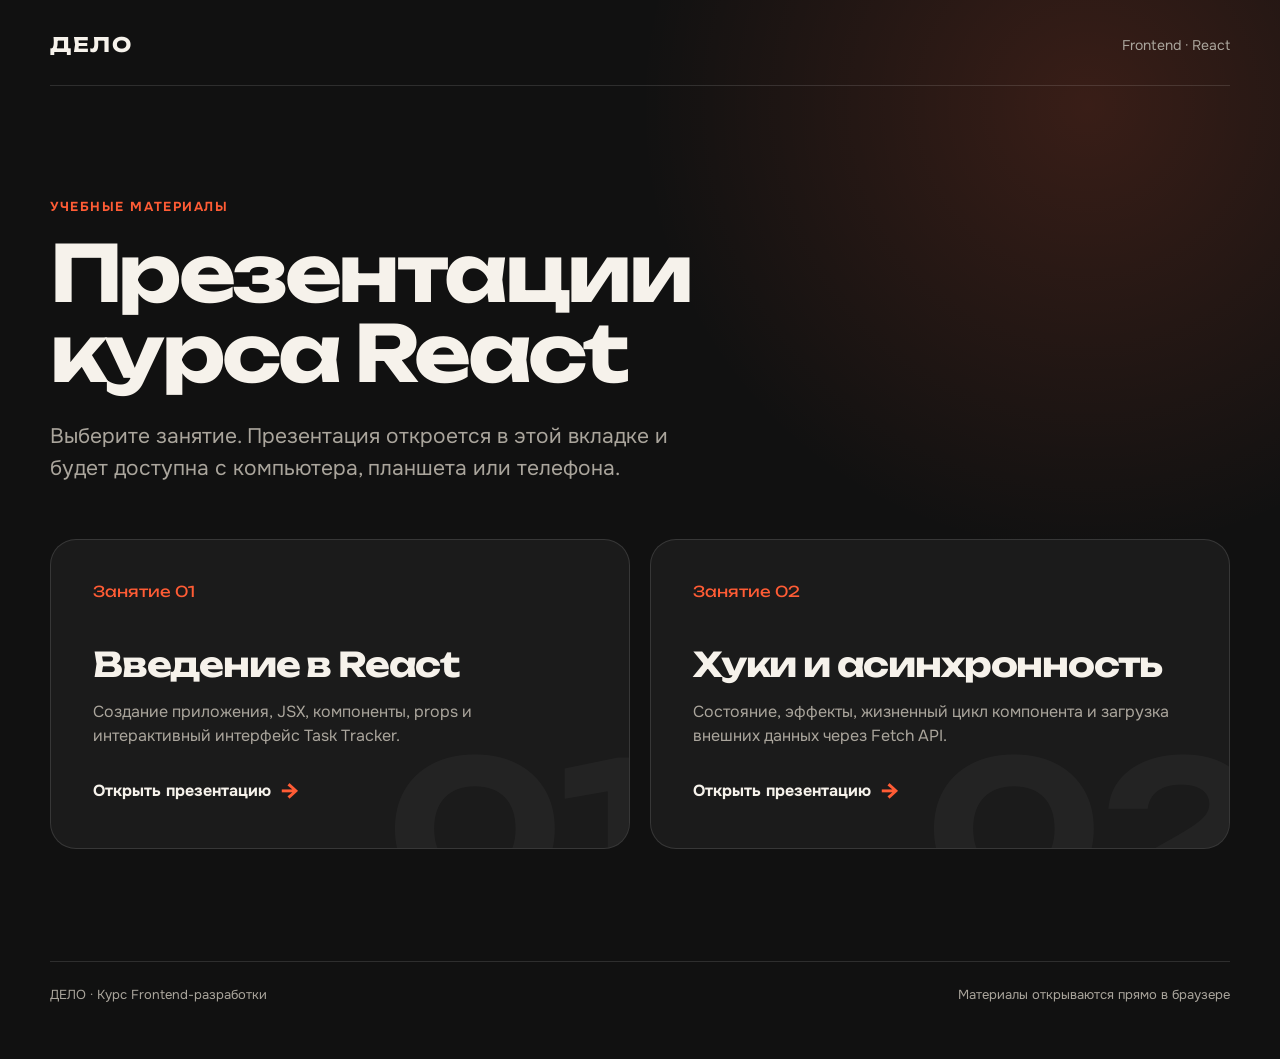
==== index.html @ 32a91505 "02" ====
<!doctype html>
<html lang="ru">
<head>
  <meta charset="utf-8">
  <meta name="viewport" content="width=device-width, initial-scale=1">
  <meta name="description" content="Презентации курса Frontend · React от ДЕЛО">
  <meta name="theme-color" content="#111111">
  <title>Презентации курса React — ДЕЛО</title>
  <link rel="preconnect" href="https://fonts.googleapis.com">
  <link rel="preconnect" href="https://fonts.gstatic.com" crossorigin>
  <link href="https://fonts.googleapis.com/css2?family=Onest:wght@400;500;600;700&family=Unbounded:wght@600;700&display=swap" rel="stylesheet">
  <style>
    :root {
      color-scheme: dark;
      --bg: #111111;
      --surface: #1b1b1b;
      --surface-hover: #232323;
      --text: #f6f2eb;
      --muted: #aaa59c;
      --accent: #ff5c35;
      --line: rgba(255, 255, 255, 0.12);
    }

    * { box-sizing: border-box; }

    html { scroll-behavior: smooth; }

    body {
      min-height: 100vh;
      margin: 0;
      background:
        radial-gradient(circle at 85% 10%, rgba(255, 92, 53, 0.17), transparent 28rem),
        var(--bg);
      color: var(--text);
      font-family: "Onest", system-ui, sans-serif;
    }

    .page {
      width: min(1180px, calc(100% - 40px));
      margin: 0 auto;
      padding: 32px 0 56px;
    }

    header {
      display: flex;
      align-items: center;
      justify-content: space-between;
      gap: 24px;
      padding-bottom: 28px;
      border-bottom: 1px solid var(--line);
    }

    .brand {
      font-family: "Unbounded", sans-serif;
      font-size: 20px;
      font-weight: 700;
      letter-spacing: 0.08em;
    }

    .course {
      color: var(--muted);
      font-size: 14px;
    }

    main { padding: clamp(56px, 9vw, 112px) 0; }

    .eyebrow {
      margin: 0 0 18px;
      color: var(--accent);
      font-size: 13px;
      font-weight: 700;
      letter-spacing: 0.12em;
      text-transform: uppercase;
    }

    h1 {
      max-width: 880px;
      margin: 0;
      font-family: "Unbounded", sans-serif;
      font-size: clamp(38px, 7vw, 78px);
      line-height: 1.03;
      letter-spacing: -0.045em;
    }

    .intro {
      max-width: 660px;
      margin: 26px 0 54px;
      color: var(--muted);
      font-size: clamp(17px, 2vw, 21px);
      line-height: 1.55;
    }

    .grid {
      display: grid;
      grid-template-columns: repeat(2, minmax(0, 1fr));
      gap: 20px;
    }

    .card {
      position: relative;
      display: flex;
      min-height: 310px;
      flex-direction: column;
      justify-content: space-between;
      overflow: hidden;
      padding: clamp(26px, 4vw, 42px);
      border: 1px solid var(--line);
      border-radius: 26px;
      background: var(--surface);
      color: inherit;
      text-decoration: none;
      transition: transform 180ms ease, border-color 180ms ease, background 180ms ease;
    }

    .card::after {
      position: absolute;
      right: -32px;
      bottom: -76px;
      color: rgba(255, 255, 255, 0.035);
      content: attr(data-number);
      font-family: "Unbounded", sans-serif;
      font-size: 190px;
      font-weight: 700;
      line-height: 1;
      pointer-events: none;
    }

    .card:hover {
      transform: translateY(-5px);
      border-color: rgba(255, 92, 53, 0.75);
      background: var(--surface-hover);
    }

    .card:focus-visible {
      outline: 3px solid var(--accent);
      outline-offset: 4px;
    }

    .number {
      position: relative;
      z-index: 1;
      color: var(--accent);
      font-family: "Unbounded", sans-serif;
      font-size: 15px;
    }

    .card-content { position: relative; z-index: 1; }

    h2 {
      max-width: 470px;
      margin: 0 0 15px;
      font-family: "Unbounded", sans-serif;
      font-size: clamp(23px, 3vw, 34px);
      line-height: 1.2;
      letter-spacing: -0.035em;
    }

    .card p {
      max-width: 490px;
      margin: 0;
      color: var(--muted);
      font-size: 16px;
      line-height: 1.5;
    }

    .open {
      display: inline-flex;
      align-items: center;
      gap: 10px;
      margin-top: 28px;
      font-weight: 700;
    }

    .arrow {
      color: var(--accent);
      font-size: 24px;
      transition: transform 180ms ease;
    }

    .card:hover .arrow { transform: translateX(5px); }

    footer {
      display: flex;
      justify-content: space-between;
      gap: 20px;
      padding-top: 24px;
      border-top: 1px solid var(--line);
      color: var(--muted);
      font-size: 13px;
    }

    @media (max-width: 760px) {
      .page { width: min(100% - 28px, 1180px); padding-top: 22px; }
      header { align-items: flex-start; flex-direction: column; gap: 8px; }
      main { padding-top: 52px; }
      .grid { grid-template-columns: 1fr; }
      .card { min-height: 280px; }
      footer { flex-direction: column; }
    }

    @media (prefers-reduced-motion: reduce) {
      *, *::before, *::after { scroll-behavior: auto !important; transition: none !important; }
    }
  </style>
</head>
<body>
  <div class="page">
    <header>
      <div class="brand">ДЕЛО</div>
      <div class="course">Frontend · React</div>
    </header>

    <main>
      <p class="eyebrow">Учебные материалы</p>
      <h1>Презентации курса React</h1>
      <p class="intro">Выберите занятие. Презентация откроется в этой вкладке и будет доступна с компьютера, планшета или телефона.</p>

      <nav class="grid" aria-label="Список презентаций">
        <a class="card" href="./01.html" data-number="01">
          <span class="number">Занятие 01</span>
          <div class="card-content">
            <h2>Введение в React</h2>
            <p>Создание приложения, JSX, компоненты, props и интерактивный интерфейс Task Tracker.</p>
            <span class="open">Открыть презентацию <span class="arrow" aria-hidden="true">→</span></span>
          </div>
        </a>

        <a class="card" href="./02.html" data-number="02">
          <span class="number">Занятие 02</span>
          <div class="card-content">
            <h2>Хуки и асинхронность</h2>
            <p>Состояние, эффекты, жизненный цикл компонента и загрузка внешних данных через Fetch API.</p>
            <span class="open">Открыть презентацию <span class="arrow" aria-hidden="true">→</span></span>
          </div>
        </a>
      </nav>
    </main>

    <footer>
      <span>ДЕЛО · Курс Frontend-разработки</span>
      <span>Материалы открываются прямо в браузере</span>
    </footer>
  </div>
</body>
</html>
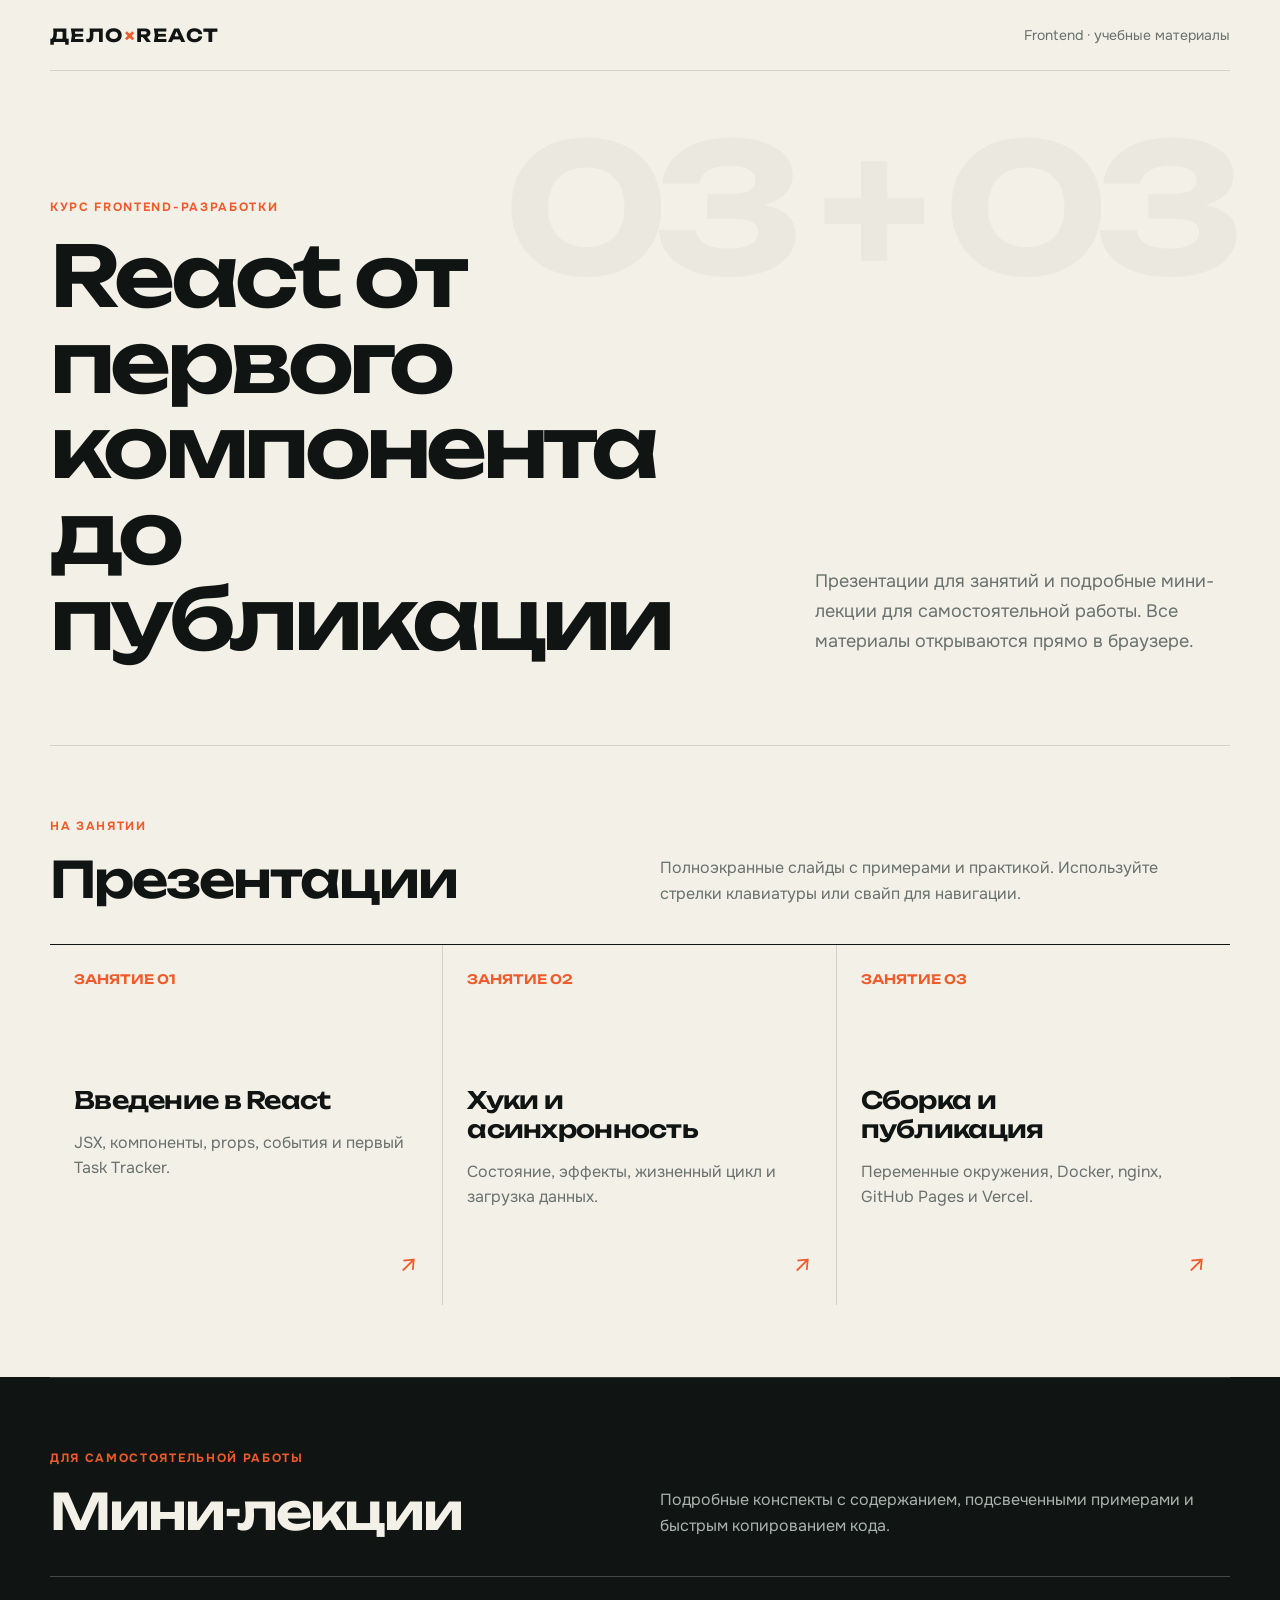
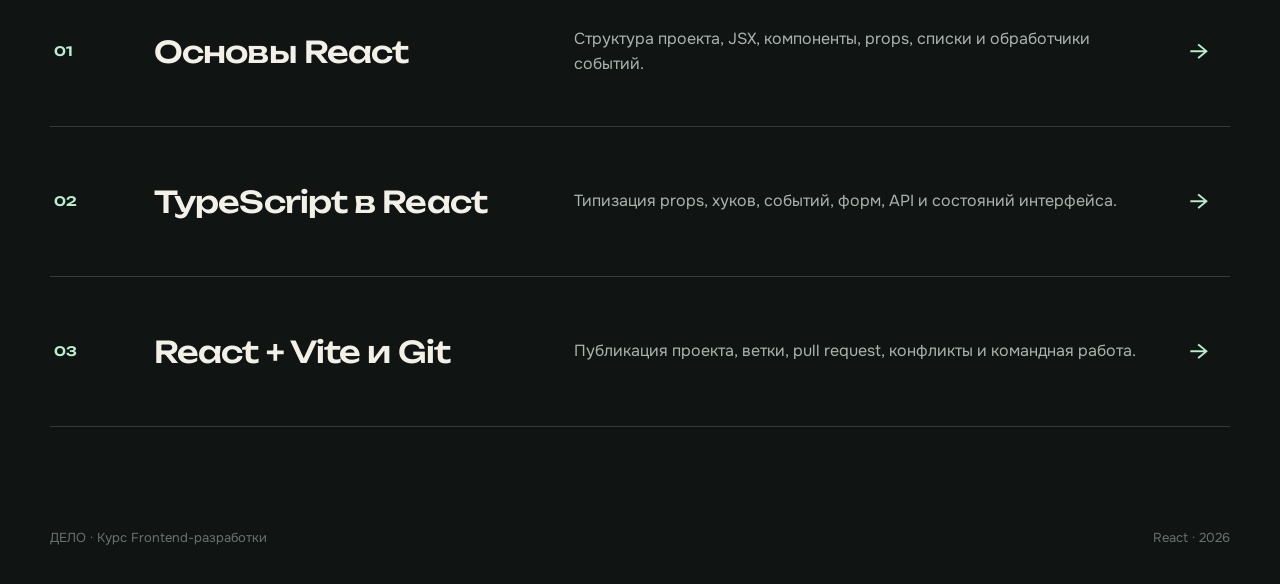
==== commit abab8da3: "Redesign course pages and add mini lectures" ====
--- a/index.html
+++ b/index.html
@@ -1,245 +1,4 @@
 <!doctype html>
-<html lang="ru">
-<head>
-  <meta charset="utf-8">
-  <meta name="viewport" content="width=device-width, initial-scale=1">
-  <meta name="description" content="Презентации курса Frontend · React от ДЕЛО">
-  <meta name="theme-color" content="#111111">
-  <title>Презентации курса React — ДЕЛО</title>
-  <link rel="preconnect" href="https://fonts.googleapis.com">
-  <link rel="preconnect" href="https://fonts.gstatic.com" crossorigin>
-  <link href="https://fonts.googleapis.com/css2?family=Onest:wght@400;500;600;700&family=Unbounded:wght@600;700&display=swap" rel="stylesheet">
-  <style>
-    :root {
-      color-scheme: dark;
-      --bg: #111111;
-      --surface: #1b1b1b;
-      --surface-hover: #232323;
-      --text: #f6f2eb;
-      --muted: #aaa59c;
-      --accent: #ff5c35;
-      --line: rgba(255, 255, 255, 0.12);
-    }
-
-    * { box-sizing: border-box; }
-
-    html { scroll-behavior: smooth; }
-
-    body {
-      min-height: 100vh;
-      margin: 0;
-      background:
-        radial-gradient(circle at 85% 10%, rgba(255, 92, 53, 0.17), transparent 28rem),
-        var(--bg);
-      color: var(--text);
-      font-family: "Onest", system-ui, sans-serif;
-    }
-
-    .page {
-      width: min(1180px, calc(100% - 40px));
-      margin: 0 auto;
-      padding: 32px 0 56px;
-    }
-
-    header {
-      display: flex;
-      align-items: center;
-      justify-content: space-between;
-      gap: 24px;
-      padding-bottom: 28px;
-      border-bottom: 1px solid var(--line);
-    }
-
-    .brand {
-      font-family: "Unbounded", sans-serif;
-      font-size: 20px;
-      font-weight: 700;
-      letter-spacing: 0.08em;
-    }
-
-    .course {
-      color: var(--muted);
-      font-size: 14px;
-    }
-
-    main { padding: clamp(56px, 9vw, 112px) 0; }
-
-    .eyebrow {
-      margin: 0 0 18px;
-      color: var(--accent);
-      font-size: 13px;
-      font-weight: 700;
-      letter-spacing: 0.12em;
-      text-transform: uppercase;
-    }
-
-    h1 {
-      max-width: 880px;
-      margin: 0;
-      font-family: "Unbounded", sans-serif;
-      font-size: clamp(38px, 7vw, 78px);
-      line-height: 1.03;
-      letter-spacing: -0.045em;
-    }
-
-    .intro {
-      max-width: 660px;
-      margin: 26px 0 54px;
-      color: var(--muted);
-      font-size: clamp(17px, 2vw, 21px);
-      line-height: 1.55;
-    }
-
-    .grid {
-      display: grid;
-      grid-template-columns: repeat(2, minmax(0, 1fr));
-      gap: 20px;
-    }
-
-    .card {
-      position: relative;
-      display: flex;
-      min-height: 310px;
-      flex-direction: column;
-      justify-content: space-between;
-      overflow: hidden;
-      padding: clamp(26px, 4vw, 42px);
-      border: 1px solid var(--line);
-      border-radius: 26px;
-      background: var(--surface);
-      color: inherit;
-      text-decoration: none;
-      transition: transform 180ms ease, border-color 180ms ease, background 180ms ease;
-    }
-
-    .card::after {
-      position: absolute;
-      right: -32px;
-      bottom: -76px;
-      color: rgba(255, 255, 255, 0.035);
-      content: attr(data-number);
-      font-family: "Unbounded", sans-serif;
-      font-size: 190px;
-      font-weight: 700;
-      line-height: 1;
-      pointer-events: none;
-    }
-
-    .card:hover {
-      transform: translateY(-5px);
-      border-color: rgba(255, 92, 53, 0.75);
-      background: var(--surface-hover);
-    }
-
-    .card:focus-visible {
-      outline: 3px solid var(--accent);
-      outline-offset: 4px;
-    }
-
-    .number {
-      position: relative;
-      z-index: 1;
-      color: var(--accent);
-      font-family: "Unbounded", sans-serif;
-      font-size: 15px;
-    }
-
-    .card-content { position: relative; z-index: 1; }
-
-    h2 {
-      max-width: 470px;
-      margin: 0 0 15px;
-      font-family: "Unbounded", sans-serif;
-      font-size: clamp(23px, 3vw, 34px);
-      line-height: 1.2;
-      letter-spacing: -0.035em;
-    }
-
-    .card p {
-      max-width: 490px;
-      margin: 0;
-      color: var(--muted);
-      font-size: 16px;
-      line-height: 1.5;
-    }
-
-    .open {
-      display: inline-flex;
-      align-items: center;
-      gap: 10px;
-      margin-top: 28px;
-      font-weight: 700;
-    }
-
-    .arrow {
-      color: var(--accent);
-      font-size: 24px;
-      transition: transform 180ms ease;
-    }
-
-    .card:hover .arrow { transform: translateX(5px); }
-
-    footer {
-      display: flex;
-      justify-content: space-between;
-      gap: 20px;
-      padding-top: 24px;
-      border-top: 1px solid var(--line);
-      color: var(--muted);
-      font-size: 13px;
-    }
-
-    @media (max-width: 760px) {
-      .page { width: min(100% - 28px, 1180px); padding-top: 22px; }
-      header { align-items: flex-start; flex-direction: column; gap: 8px; }
-      main { padding-top: 52px; }
-      .grid { grid-template-columns: 1fr; }
-      .card { min-height: 280px; }
-      footer { flex-direction: column; }
-    }
-
-    @media (prefers-reduced-motion: reduce) {
-      *, *::before, *::after { scroll-behavior: auto !important; transition: none !important; }
-    }
-  </style>
-</head>
-<body>
-  <div class="page">
-    <header>
-      <div class="brand">ДЕЛО</div>
-      <div class="course">Frontend · React</div>
-    </header>
-
-    <main>
-      <p class="eyebrow">Учебные материалы</p>
-      <h1>Презентации курса React</h1>
-      <p class="intro">Выберите занятие. Презентация откроется в этой вкладке и будет доступна с компьютера, планшета или телефона.</p>
-
-      <nav class="grid" aria-label="Список презентаций">
-        <a class="card" href="./01.html" data-number="01">
-          <span class="number">Занятие 01</span>
-          <div class="card-content">
-            <h2>Введение в React</h2>
-            <p>Создание приложения, JSX, компоненты, props и интерактивный интерфейс Task Tracker.</p>
-            <span class="open">Открыть презентацию <span class="arrow" aria-hidden="true">→</span></span>
-          </div>
-        </a>
-
-        <a class="card" href="./02.html" data-number="02">
-          <span class="number">Занятие 02</span>
-          <div class="card-content">
-            <h2>Хуки и асинхронность</h2>
-            <p>Состояние, эффекты, жизненный цикл компонента и загрузка внешних данных через Fetch API.</p>
-            <span class="open">Открыть презентацию <span class="arrow" aria-hidden="true">→</span></span>
-          </div>
-        </a>
-      </nav>
-    </main>
-
-    <footer>
-      <span>ДЕЛО · Курс Frontend-разработки</span>
-      <span>Материалы открываются прямо в браузере</span>
-    </footer>
-  </div>
-</body>
-</html>
+<html lang="ru"><head><meta charset="utf-8"><meta name="viewport" content="width=device-width,initial-scale=1"><meta name="description" content="Презентации и мини-лекции курса Frontend · React от ДЕЛО"><meta name="theme-color" content="#101513"><title>React · Материалы курса — ДЕЛО</title><link rel="preconnect" href="https://fonts.googleapis.com"><link rel="preconnect" href="https://fonts.gstatic.com" crossorigin><link href="https://fonts.googleapis.com/css2?family=Onest:wght@400;500;600;700&family=Unbounded:wght@500;600;700&display=swap" rel="stylesheet"><style>
+:root{--ink:#101513;--paper:#f3f0e8;--orange:#ef5b2a;--mint:#b9efcf;--muted:#69716d;--line:rgba(16,21,19,.14);--display:"Unbounded",sans-serif;--body:"Onest",sans-serif}*{box-sizing:border-box}html{scroll-behavior:smooth}body{margin:0;background:var(--paper);color:var(--ink);font-family:var(--body);-webkit-font-smoothing:antialiased}a{color:inherit}.wrap{width:min(1180px,calc(100% - 40px));margin:auto}header{display:flex;align-items:center;justify-content:space-between;gap:24px;padding:26px 0;border-bottom:1px solid var(--line)}.brand{font:700 18px/1 var(--display);letter-spacing:.08em;text-decoration:none}.brand i{color:var(--orange);font-style:normal}.course{color:var(--muted);font-size:14px}.hero{position:relative;display:grid;grid-template-columns:minmax(0,1.25fr) minmax(280px,.75fr);gap:72px;align-items:end;padding:clamp(72px,10vw,132px) 0 84px}.hero:after{content:"03 + 03";position:absolute;right:0;top:48px;z-index:-1;color:rgba(16,21,19,.035);font:700 clamp(76px,14vw,178px)/1 var(--display);letter-spacing:-.08em}.eyebrow{margin:0 0 18px;color:var(--orange);font-size:12px;font-weight:700;letter-spacing:.14em;text-transform:uppercase}h1{max-width:850px;margin:0;font:600 clamp(42px,7vw,84px)/1.02 var(--display);letter-spacing:-.055em}.hero-copy{margin:0 0 5px;color:var(--muted);font-size:18px;line-height:1.65}.section{padding:72px 0;border-top:1px solid var(--line)}.section-head{display:grid;grid-template-columns:1fr 1fr;gap:40px;margin-bottom:38px;align-items:end}h2{margin:0;font:600 clamp(30px,4vw,50px)/1.08 var(--display);letter-spacing:-.04em}.section-note{max-width:540px;margin:0;color:var(--muted);line-height:1.6}.slides{display:grid;grid-template-columns:repeat(3,1fr);border-top:1px solid var(--ink)}.slide-card{position:relative;min-height:360px;padding:28px 24px 30px;border-right:1px solid var(--line);text-decoration:none;transition:background .2s,color .2s}.slide-card:last-child{border-right:0}.slide-card:hover{background:var(--ink);color:var(--paper)}.slide-card:focus-visible,.lecture:focus-visible{outline:3px solid var(--orange);outline-offset:4px}.num{display:block;margin-bottom:100px;color:var(--orange);font:600 13px/1 var(--display)}.slide-card h3{max-width:310px;margin:0 0 16px;font:600 24px/1.2 var(--display);letter-spacing:-.03em}.slide-card p{margin:0;color:var(--muted);line-height:1.55}.slide-card:hover p{color:#b7bfba}.open{position:absolute;right:24px;bottom:24px;color:var(--orange);font-size:25px}.notebooks{background:var(--ink);color:var(--paper)}.notebooks .section{border-color:rgba(255,255,255,.16)}.notebooks .section-note{color:#aab3ae}.lecture-list{display:grid;border-top:1px solid rgba(255,255,255,.22)}.lecture{display:grid;grid-template-columns:72px minmax(220px,.8fr) 1.2fr 36px;gap:28px;align-items:center;min-height:150px;padding:26px 4px;border-bottom:1px solid rgba(255,255,255,.16);text-decoration:none;transition:padding .2s,background .2s}.lecture:hover{padding-left:18px;padding-right:18px;background:rgba(255,255,255,.055)}.lecture-index{color:var(--mint);font:600 13px/1 var(--display)}.lecture h3{margin:0;font:500 clamp(20px,2.4vw,30px)/1.25 var(--display);letter-spacing:-.03em}.lecture p{margin:0;color:#aab3ae;line-height:1.55}.lecture-arrow{color:var(--mint);font-size:26px}footer{display:flex;justify-content:space-between;gap:20px;padding:30px 0 38px;color:var(--muted);font-size:13px}@media(max-width:820px){.hero,.section-head{grid-template-columns:1fr;gap:28px}.slides{grid-template-columns:1fr}.slide-card{min-height:260px;border-right:0;border-bottom:1px solid var(--line)}.num{margin-bottom:55px}.lecture{grid-template-columns:48px 1fr 28px}.lecture p{grid-column:2/3}.lecture-arrow{grid-column:3;grid-row:1/3}.hero:after{display:none}}@media(max-width:520px){.wrap{width:min(100% - 26px,1180px)}header{align-items:flex-start}.course{max-width:140px;text-align:right}.hero{padding:58px 0}.section{padding:54px 0}.lecture{gap:14px}.lecture-index{align-self:start;padding-top:5px}footer{flex-direction:column}}@media(prefers-reduced-motion:reduce){*{scroll-behavior:auto!important;transition:none!important}}
+</style></head><body><div class="wrap"><header><a class="brand" href="./">ДЕЛО<i>×</i>REACT</a><div class="course">Frontend · учебные материалы</div></header><main><section class="hero"><div><p class="eyebrow">Курс Frontend-разработки</p><h1>React от первого компонента до публикации</h1></div><p class="hero-copy">Презентации для занятий и подробные мини-лекции для самостоятельной работы. Все материалы открываются прямо в браузере.</p></section><section class="section" aria-labelledby="slides-title"><div class="section-head"><div><p class="eyebrow">На занятии</p><h2 id="slides-title">Презентации</h2></div><p class="section-note">Полноэкранные слайды с примерами и практикой. Используйте стрелки клавиатуры или свайп для навигации.</p></div><nav class="slides" aria-label="Презентации курса"><a class="slide-card" href="./slides/01.html"><span class="num">ЗАНЯТИЕ 01</span><h3>Введение в React</h3><p>JSX, компоненты, props, события и первый Task Tracker.</p><span class="open" aria-hidden="true">↗</span></a><a class="slide-card" href="./slides/02.html"><span class="num">ЗАНЯТИЕ 02</span><h3>Хуки и асинхронность</h3><p>Состояние, эффекты, жизненный цикл и загрузка данных.</p><span class="open" aria-hidden="true">↗</span></a><a class="slide-card" href="./slides/03.html"><span class="num">ЗАНЯТИЕ 03</span><h3>Сборка и публикация</h3><p>Переменные окружения, Docker, nginx, GitHub Pages и Vercel.</p><span class="open" aria-hidden="true">↗</span></a></nav></section></main></div><div class="notebooks"><div class="wrap"><section class="section" aria-labelledby="lectures-title"><div class="section-head"><div><p class="eyebrow">Для самостоятельной работы</p><h2 id="lectures-title">Мини-лекции</h2></div><p class="section-note">Подробные конспекты с содержанием, подсвеченными примерами и быстрым копированием кода.</p></div><nav class="lecture-list" aria-label="Мини-лекции курса"><a class="lecture" href="./lectures/react-basics.html"><span class="lecture-index">01</span><h3>Основы React</h3><p>Структура проекта, JSX, компоненты, props, списки и обработчики событий.</p><span class="lecture-arrow" aria-hidden="true">→</span></a><a class="lecture" href="./lectures/react-typescript.html"><span class="lecture-index">02</span><h3>TypeScript в React</h3><p>Типизация props, хуков, событий, форм, API и состояний интерфейса.</p><span class="lecture-arrow" aria-hidden="true">→</span></a><a class="lecture" href="./lectures/react-vite-git.html"><span class="lecture-index">03</span><h3>React + Vite и Git</h3><p>Публикация проекта, ветки, pull request, конфликты и командная работа.</p><span class="lecture-arrow" aria-hidden="true">→</span></a></nav></section><footer><span>ДЕЛО · Курс Frontend-разработки</span><span>React · 2026</span></footer></div></div></body></html>
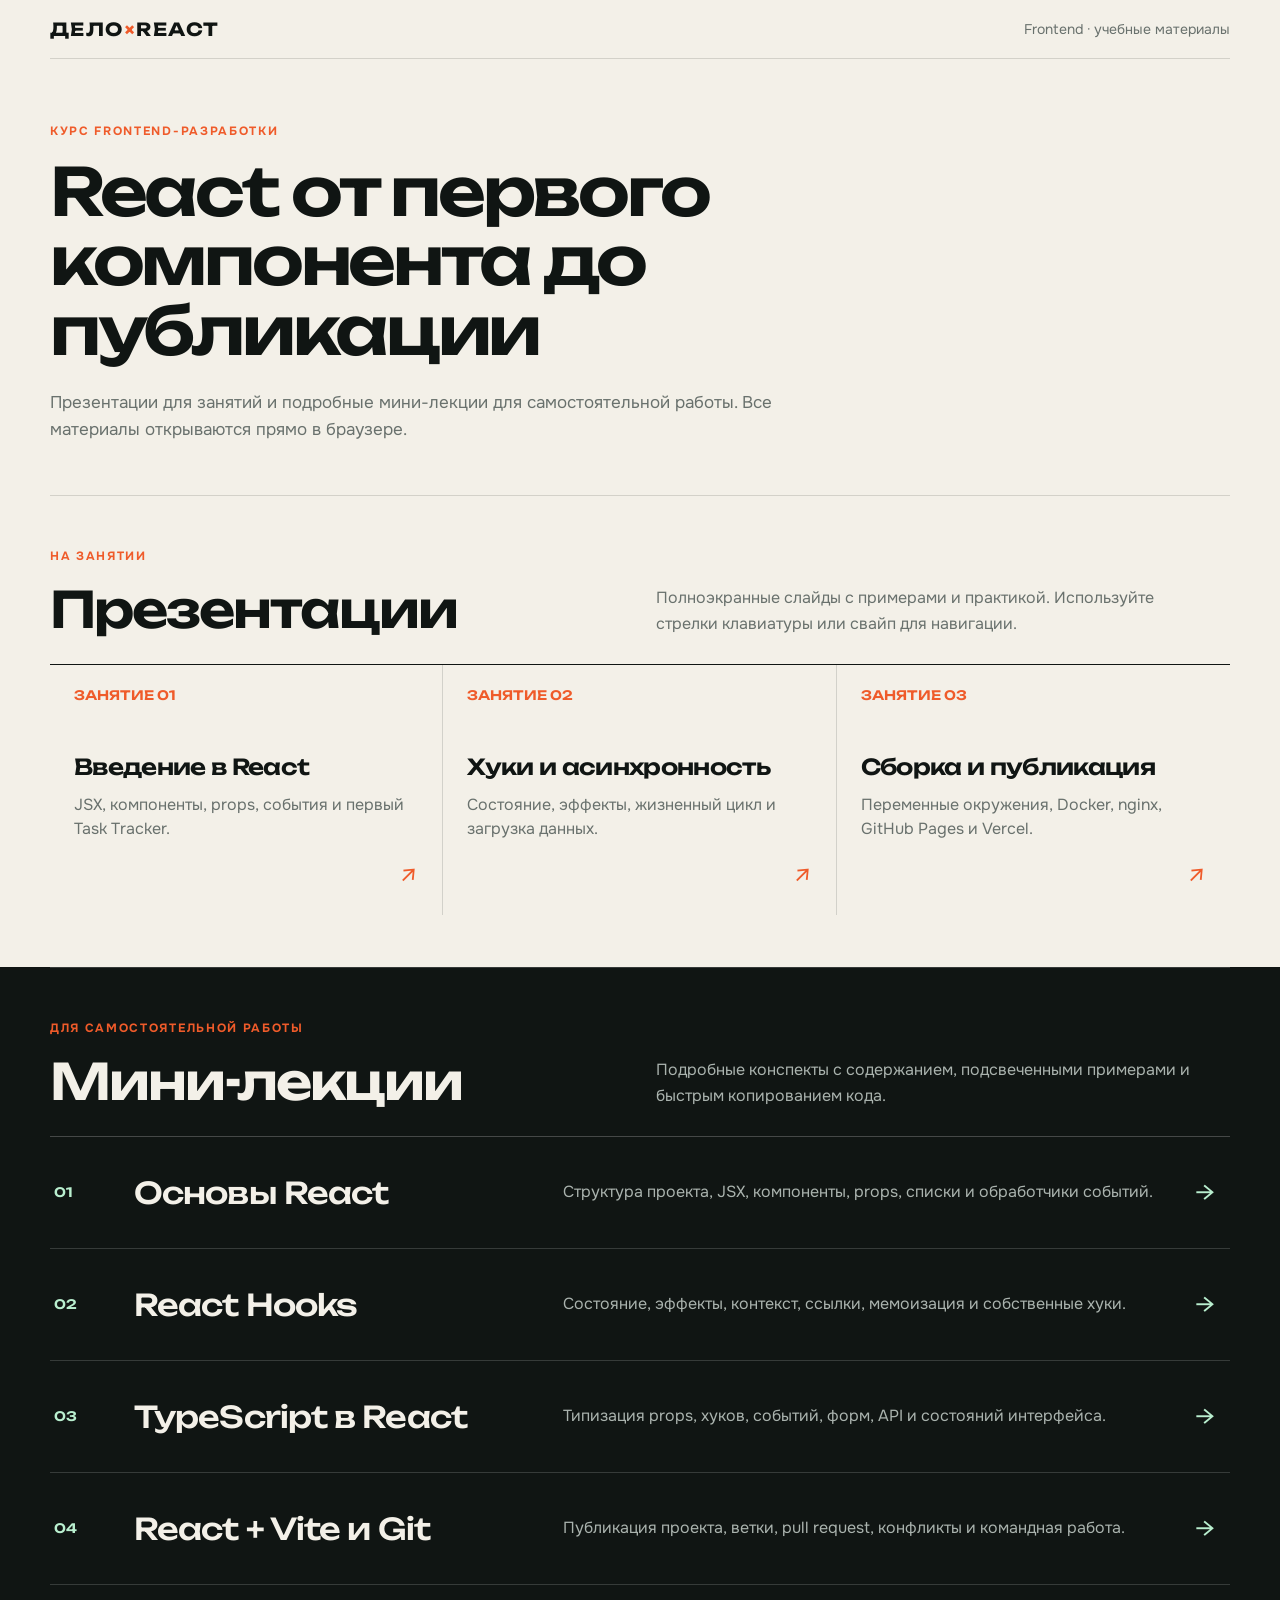
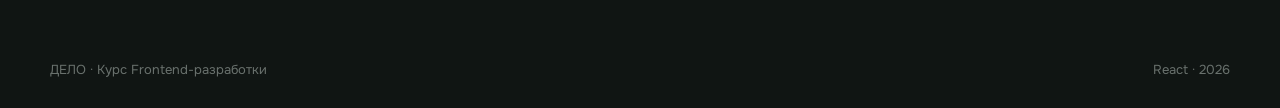
==== commit 1aaa4fd4: "Добавить мини-лекцию по React Hooks" ====
--- a/index.html
+++ b/index.html
@@ -1,4 +1,4 @@
 <!doctype html>
 <html lang="ru"><head><meta charset="utf-8"><meta name="viewport" content="width=device-width,initial-scale=1"><meta name="description" content="Презентации и мини-лекции курса Frontend · React от ДЕЛО"><meta name="theme-color" content="#101513"><title>React · Материалы курса — ДЕЛО</title><link rel="preconnect" href="https://fonts.googleapis.com"><link rel="preconnect" href="https://fonts.gstatic.com" crossorigin><link href="https://fonts.googleapis.com/css2?family=Onest:wght@400;500;600;700&family=Unbounded:wght@500;600;700&display=swap" rel="stylesheet"><style>
-:root{--ink:#101513;--paper:#f3f0e8;--orange:#ef5b2a;--mint:#b9efcf;--muted:#69716d;--line:rgba(16,21,19,.14);--display:"Unbounded",sans-serif;--body:"Onest",sans-serif}*{box-sizing:border-box}html{scroll-behavior:smooth}body{margin:0;background:var(--paper);color:var(--ink);font-family:var(--body);-webkit-font-smoothing:antialiased}a{color:inherit}.wrap{width:min(1180px,calc(100% - 40px));margin:auto}header{display:flex;align-items:center;justify-content:space-between;gap:24px;padding:26px 0;border-bottom:1px solid var(--line)}.brand{font:700 18px/1 var(--display);letter-spacing:.08em;text-decoration:none}.brand i{color:var(--orange);font-style:normal}.course{color:var(--muted);font-size:14px}.hero{position:relative;display:grid;grid-template-columns:minmax(0,1.25fr) minmax(280px,.75fr);gap:72px;align-items:end;padding:clamp(72px,10vw,132px) 0 84px}.hero:after{content:"03 + 03";position:absolute;right:0;top:48px;z-index:-1;color:rgba(16,21,19,.035);font:700 clamp(76px,14vw,178px)/1 var(--display);letter-spacing:-.08em}.eyebrow{margin:0 0 18px;color:var(--orange);font-size:12px;font-weight:700;letter-spacing:.14em;text-transform:uppercase}h1{max-width:850px;margin:0;font:600 clamp(42px,7vw,84px)/1.02 var(--display);letter-spacing:-.055em}.hero-copy{margin:0 0 5px;color:var(--muted);font-size:18px;line-height:1.65}.section{padding:72px 0;border-top:1px solid var(--line)}.section-head{display:grid;grid-template-columns:1fr 1fr;gap:40px;margin-bottom:38px;align-items:end}h2{margin:0;font:600 clamp(30px,4vw,50px)/1.08 var(--display);letter-spacing:-.04em}.section-note{max-width:540px;margin:0;color:var(--muted);line-height:1.6}.slides{display:grid;grid-template-columns:repeat(3,1fr);border-top:1px solid var(--ink)}.slide-card{position:relative;min-height:360px;padding:28px 24px 30px;border-right:1px solid var(--line);text-decoration:none;transition:background .2s,color .2s}.slide-card:last-child{border-right:0}.slide-card:hover{background:var(--ink);color:var(--paper)}.slide-card:focus-visible,.lecture:focus-visible{outline:3px solid var(--orange);outline-offset:4px}.num{display:block;margin-bottom:100px;color:var(--orange);font:600 13px/1 var(--display)}.slide-card h3{max-width:310px;margin:0 0 16px;font:600 24px/1.2 var(--display);letter-spacing:-.03em}.slide-card p{margin:0;color:var(--muted);line-height:1.55}.slide-card:hover p{color:#b7bfba}.open{position:absolute;right:24px;bottom:24px;color:var(--orange);font-size:25px}.notebooks{background:var(--ink);color:var(--paper)}.notebooks .section{border-color:rgba(255,255,255,.16)}.notebooks .section-note{color:#aab3ae}.lecture-list{display:grid;border-top:1px solid rgba(255,255,255,.22)}.lecture{display:grid;grid-template-columns:72px minmax(220px,.8fr) 1.2fr 36px;gap:28px;align-items:center;min-height:150px;padding:26px 4px;border-bottom:1px solid rgba(255,255,255,.16);text-decoration:none;transition:padding .2s,background .2s}.lecture:hover{padding-left:18px;padding-right:18px;background:rgba(255,255,255,.055)}.lecture-index{color:var(--mint);font:600 13px/1 var(--display)}.lecture h3{margin:0;font:500 clamp(20px,2.4vw,30px)/1.25 var(--display);letter-spacing:-.03em}.lecture p{margin:0;color:#aab3ae;line-height:1.55}.lecture-arrow{color:var(--mint);font-size:26px}footer{display:flex;justify-content:space-between;gap:20px;padding:30px 0 38px;color:var(--muted);font-size:13px}@media(max-width:820px){.hero,.section-head{grid-template-columns:1fr;gap:28px}.slides{grid-template-columns:1fr}.slide-card{min-height:260px;border-right:0;border-bottom:1px solid var(--line)}.num{margin-bottom:55px}.lecture{grid-template-columns:48px 1fr 28px}.lecture p{grid-column:2/3}.lecture-arrow{grid-column:3;grid-row:1/3}.hero:after{display:none}}@media(max-width:520px){.wrap{width:min(100% - 26px,1180px)}header{align-items:flex-start}.course{max-width:140px;text-align:right}.hero{padding:58px 0}.section{padding:54px 0}.lecture{gap:14px}.lecture-index{align-self:start;padding-top:5px}footer{flex-direction:column}}@media(prefers-reduced-motion:reduce){*{scroll-behavior:auto!important;transition:none!important}}
-</style></head><body><div class="wrap"><header><a class="brand" href="./">ДЕЛО<i>×</i>REACT</a><div class="course">Frontend · учебные материалы</div></header><main><section class="hero"><div><p class="eyebrow">Курс Frontend-разработки</p><h1>React от первого компонента до публикации</h1></div><p class="hero-copy">Презентации для занятий и подробные мини-лекции для самостоятельной работы. Все материалы открываются прямо в браузере.</p></section><section class="section" aria-labelledby="slides-title"><div class="section-head"><div><p class="eyebrow">На занятии</p><h2 id="slides-title">Презентации</h2></div><p class="section-note">Полноэкранные слайды с примерами и практикой. Используйте стрелки клавиатуры или свайп для навигации.</p></div><nav class="slides" aria-label="Презентации курса"><a class="slide-card" href="./slides/01.html"><span class="num">ЗАНЯТИЕ 01</span><h3>Введение в React</h3><p>JSX, компоненты, props, события и первый Task Tracker.</p><span class="open" aria-hidden="true">↗</span></a><a class="slide-card" href="./slides/02.html"><span class="num">ЗАНЯТИЕ 02</span><h3>Хуки и асинхронность</h3><p>Состояние, эффекты, жизненный цикл и загрузка данных.</p><span class="open" aria-hidden="true">↗</span></a><a class="slide-card" href="./slides/03.html"><span class="num">ЗАНЯТИЕ 03</span><h3>Сборка и публикация</h3><p>Переменные окружения, Docker, nginx, GitHub Pages и Vercel.</p><span class="open" aria-hidden="true">↗</span></a></nav></section></main></div><div class="notebooks"><div class="wrap"><section class="section" aria-labelledby="lectures-title"><div class="section-head"><div><p class="eyebrow">Для самостоятельной работы</p><h2 id="lectures-title">Мини-лекции</h2></div><p class="section-note">Подробные конспекты с содержанием, подсвеченными примерами и быстрым копированием кода.</p></div><nav class="lecture-list" aria-label="Мини-лекции курса"><a class="lecture" href="./lectures/react-basics.html"><span class="lecture-index">01</span><h3>Основы React</h3><p>Структура проекта, JSX, компоненты, props, списки и обработчики событий.</p><span class="lecture-arrow" aria-hidden="true">→</span></a><a class="lecture" href="./lectures/react-typescript.html"><span class="lecture-index">02</span><h3>TypeScript в React</h3><p>Типизация props, хуков, событий, форм, API и состояний интерфейса.</p><span class="lecture-arrow" aria-hidden="true">→</span></a><a class="lecture" href="./lectures/react-vite-git.html"><span class="lecture-index">03</span><h3>React + Vite и Git</h3><p>Публикация проекта, ветки, pull request, конфликты и командная работа.</p><span class="lecture-arrow" aria-hidden="true">→</span></a></nav></section><footer><span>ДЕЛО · Курс Frontend-разработки</span><span>React · 2026</span></footer></div></div></body></html>
+:root{--ink:#101513;--paper:#f3f0e8;--orange:#ef5b2a;--mint:#b9efcf;--muted:#69716d;--line:rgba(16,21,19,.14);--display:"Unbounded",sans-serif;--body:"Onest",sans-serif}*{box-sizing:border-box}html{scroll-behavior:smooth}body{margin:0;background:var(--paper);color:var(--ink);font-family:var(--body);-webkit-font-smoothing:antialiased}a{color:inherit}.wrap{width:min(1180px,calc(100% - 40px));margin:auto}header{display:flex;align-items:center;justify-content:space-between;gap:24px;padding:20px 0;border-bottom:1px solid var(--line)}.brand{font:700 18px/1 var(--display);letter-spacing:.08em;text-decoration:none}.brand i{color:var(--orange);font-style:normal}.course{color:var(--muted);font-size:14px}.hero{padding:64px 0 52px}.eyebrow{margin:0 0 18px;color:var(--orange);font-size:12px;font-weight:700;letter-spacing:.14em;text-transform:uppercase}h1{max-width:900px;margin:0;font:600 clamp(38px,6vw,66px)/1.05 var(--display);letter-spacing:-.05em}.hero-copy{max-width:760px;margin:24px 0 0;color:var(--muted);font-size:17px;line-height:1.6}.section{padding:52px 0;border-top:1px solid var(--line)}.section-head{display:grid;grid-template-columns:1fr 1fr;gap:32px;margin-bottom:28px;align-items:end}h2{margin:0;font:600 clamp(30px,4vw,50px)/1.08 var(--display);letter-spacing:-.04em}.section-note{max-width:540px;margin:0;color:var(--muted);line-height:1.6}.slides{display:grid;grid-template-columns:repeat(3,1fr);border-top:1px solid var(--ink)}.slide-card{position:relative;min-height:250px;padding:24px;border-right:1px solid var(--line);text-decoration:none;transition:background .2s,color .2s}.slide-card:last-child{border-right:0}.slide-card:hover{background:var(--ink);color:var(--paper)}.slide-card:focus-visible,.lecture:focus-visible{outline:3px solid var(--orange);outline-offset:4px}.num{display:block;margin-bottom:52px;color:var(--orange);font:600 13px/1 var(--display)}.slide-card h3{max-width:310px;margin:0 0 12px;font:600 22px/1.2 var(--display);letter-spacing:-.03em}.slide-card p{margin:0;color:var(--muted);line-height:1.55}.slide-card:hover p{color:#b7bfba}.open{position:absolute;right:24px;bottom:24px;color:var(--orange);font-size:25px}.notebooks{background:var(--ink);color:var(--paper)}.notebooks .section{border-color:rgba(255,255,255,.16)}.notebooks .section-note{color:#aab3ae}.lecture-list{display:grid;border-top:1px solid rgba(255,255,255,.22)}.lecture{display:grid;grid-template-columns:58px minmax(220px,.8fr) 1.2fr 30px;gap:22px;align-items:center;min-height:112px;padding:20px 4px;border-bottom:1px solid rgba(255,255,255,.16);text-decoration:none;transition:padding .2s,background .2s}.lecture:hover{padding-left:18px;padding-right:18px;background:rgba(255,255,255,.055)}.lecture-index{color:var(--mint);font:600 13px/1 var(--display)}.lecture h3{margin:0;font:500 clamp(20px,2.4vw,30px)/1.25 var(--display);letter-spacing:-.03em}.lecture p{margin:0;color:#aab3ae;line-height:1.55}.lecture-arrow{color:var(--mint);font-size:26px}footer{display:flex;justify-content:space-between;gap:20px;padding:24px 0 30px;color:var(--muted);font-size:13px}@media(max-width:820px){.hero,.section-head{grid-template-columns:1fr;gap:28px}.slides{grid-template-columns:1fr}.slide-card{min-height:220px;border-right:0;border-bottom:1px solid var(--line)}.num{margin-bottom:38px}.lecture{grid-template-columns:48px 1fr 28px}.lecture p{grid-column:2/3}.lecture-arrow{grid-column:3;grid-row:1/3}}@media(max-width:520px){.wrap{width:min(100% - 26px,1180px)}header{align-items:flex-start}.course{max-width:140px;text-align:right}.hero{padding:46px 0 40px}.section{padding:42px 0}.lecture{gap:14px}.lecture-index{align-self:start;padding-top:5px}footer{flex-direction:column}}@media(prefers-reduced-motion:reduce){*{scroll-behavior:auto!important;transition:none!important}}
+</style></head><body><div class="wrap"><header><a class="brand" href="./">ДЕЛО<i>×</i>REACT</a><div class="course">Frontend · учебные материалы</div></header><main><section class="hero"><div><p class="eyebrow">Курс Frontend-разработки</p><h1>React от первого компонента до публикации</h1></div><p class="hero-copy">Презентации для занятий и подробные мини-лекции для самостоятельной работы. Все материалы открываются прямо в браузере.</p></section><section class="section" aria-labelledby="slides-title"><div class="section-head"><div><p class="eyebrow">На занятии</p><h2 id="slides-title">Презентации</h2></div><p class="section-note">Полноэкранные слайды с примерами и практикой. Используйте стрелки клавиатуры или свайп для навигации.</p></div><nav class="slides" aria-label="Презентации курса"><a class="slide-card" href="./slides/01.html"><span class="num">ЗАНЯТИЕ 01</span><h3>Введение в React</h3><p>JSX, компоненты, props, события и первый Task Tracker.</p><span class="open" aria-hidden="true">↗</span></a><a class="slide-card" href="./slides/02.html"><span class="num">ЗАНЯТИЕ 02</span><h3>Хуки и асинхронность</h3><p>Состояние, эффекты, жизненный цикл и загрузка данных.</p><span class="open" aria-hidden="true">↗</span></a><a class="slide-card" href="./slides/03.html"><span class="num">ЗАНЯТИЕ 03</span><h3>Сборка и публикация</h3><p>Переменные окружения, Docker, nginx, GitHub Pages и Vercel.</p><span class="open" aria-hidden="true">↗</span></a></nav></section></main></div><div class="notebooks"><div class="wrap"><section class="section" aria-labelledby="lectures-title"><div class="section-head"><div><p class="eyebrow">Для самостоятельной работы</p><h2 id="lectures-title">Мини-лекции</h2></div><p class="section-note">Подробные конспекты с содержанием, подсвеченными примерами и быстрым копированием кода.</p></div><nav class="lecture-list" aria-label="Мини-лекции курса"><a class="lecture" href="./lectures/react-basics.html"><span class="lecture-index">01</span><h3>Основы React</h3><p>Структура проекта, JSX, компоненты, props, списки и обработчики событий.</p><span class="lecture-arrow" aria-hidden="true">→</span></a><a class="lecture" href="./lectures/react-hooks.html"><span class="lecture-index">02</span><h3>React Hooks</h3><p>Состояние, эффекты, контекст, ссылки, мемоизация и собственные хуки.</p><span class="lecture-arrow" aria-hidden="true">→</span></a><a class="lecture" href="./lectures/react-typescript.html"><span class="lecture-index">03</span><h3>TypeScript в React</h3><p>Типизация props, хуков, событий, форм, API и состояний интерфейса.</p><span class="lecture-arrow" aria-hidden="true">→</span></a><a class="lecture" href="./lectures/react-vite-git.html"><span class="lecture-index">04</span><h3>React + Vite и Git</h3><p>Публикация проекта, ветки, pull request, конфликты и командная работа.</p><span class="lecture-arrow" aria-hidden="true">→</span></a></nav></section><footer><span>ДЕЛО · Курс Frontend-разработки</span><span>React · 2026</span></footer></div></div></body></html>
